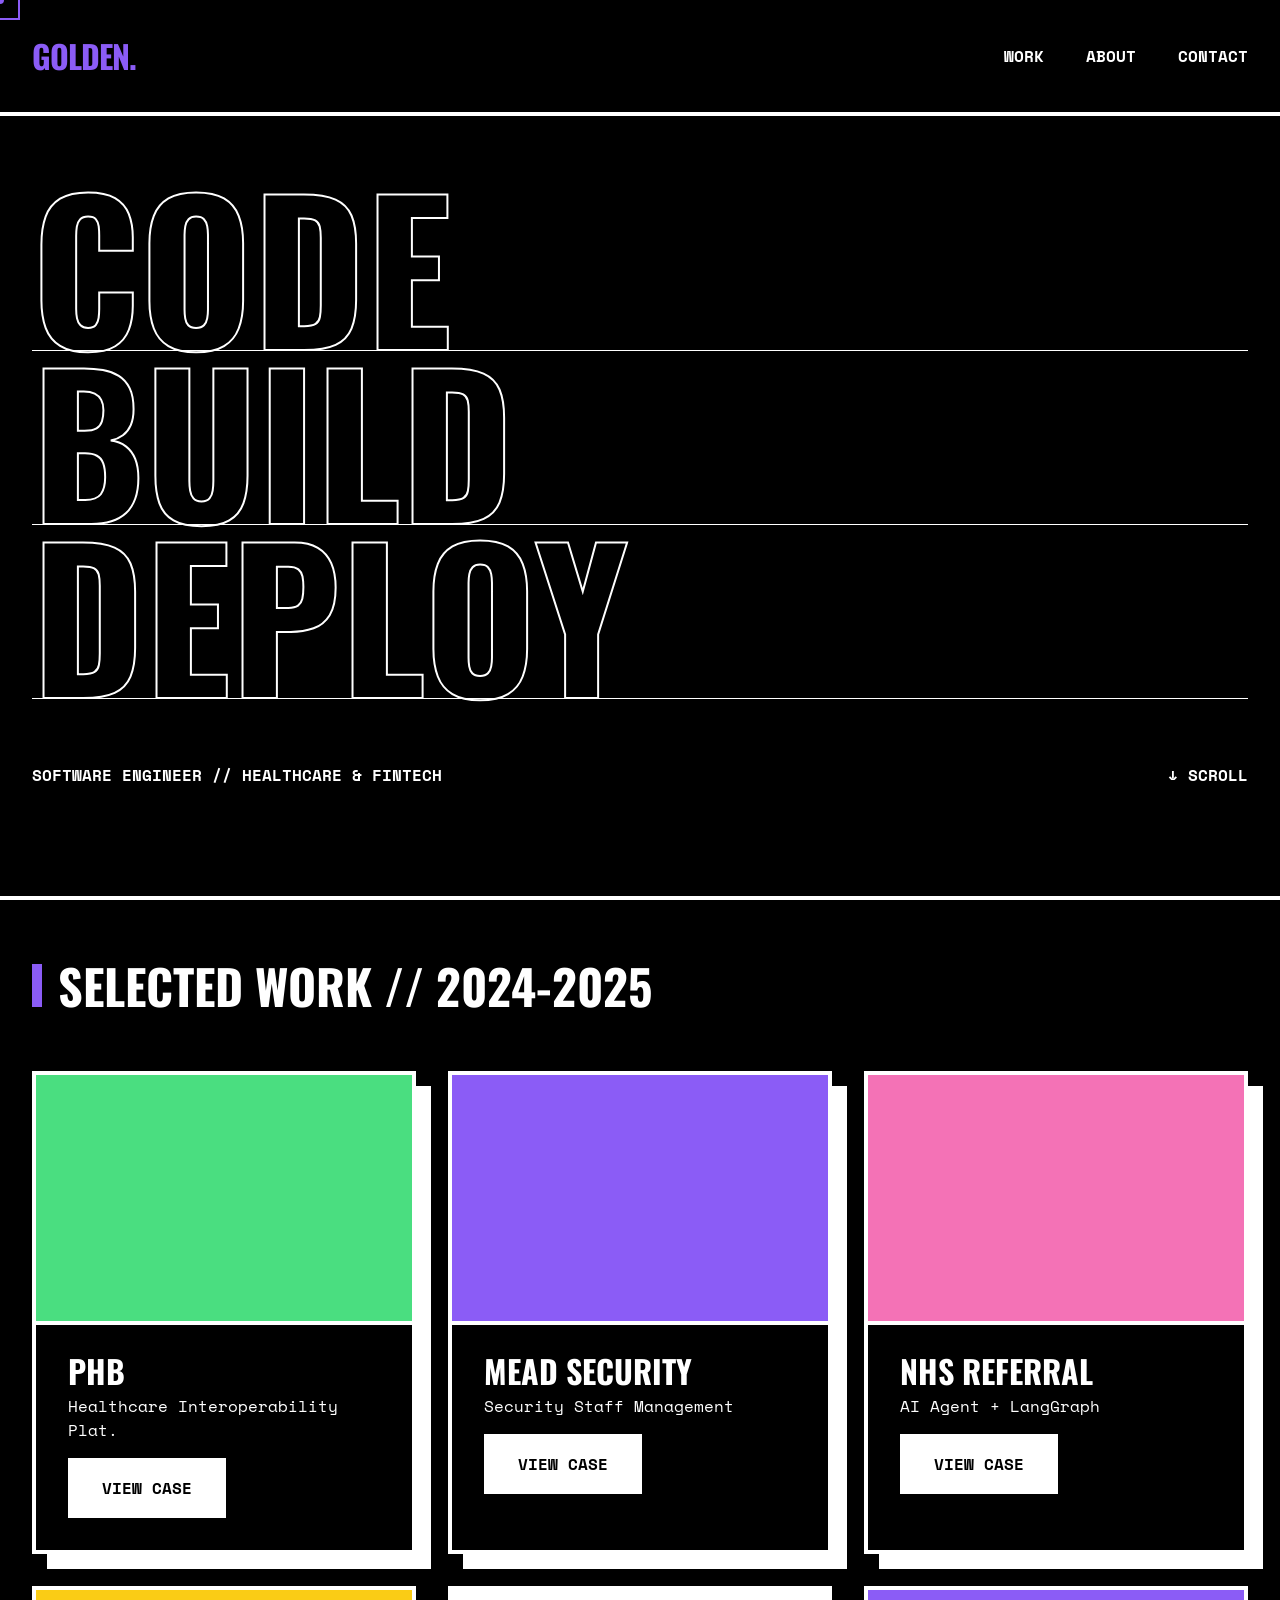
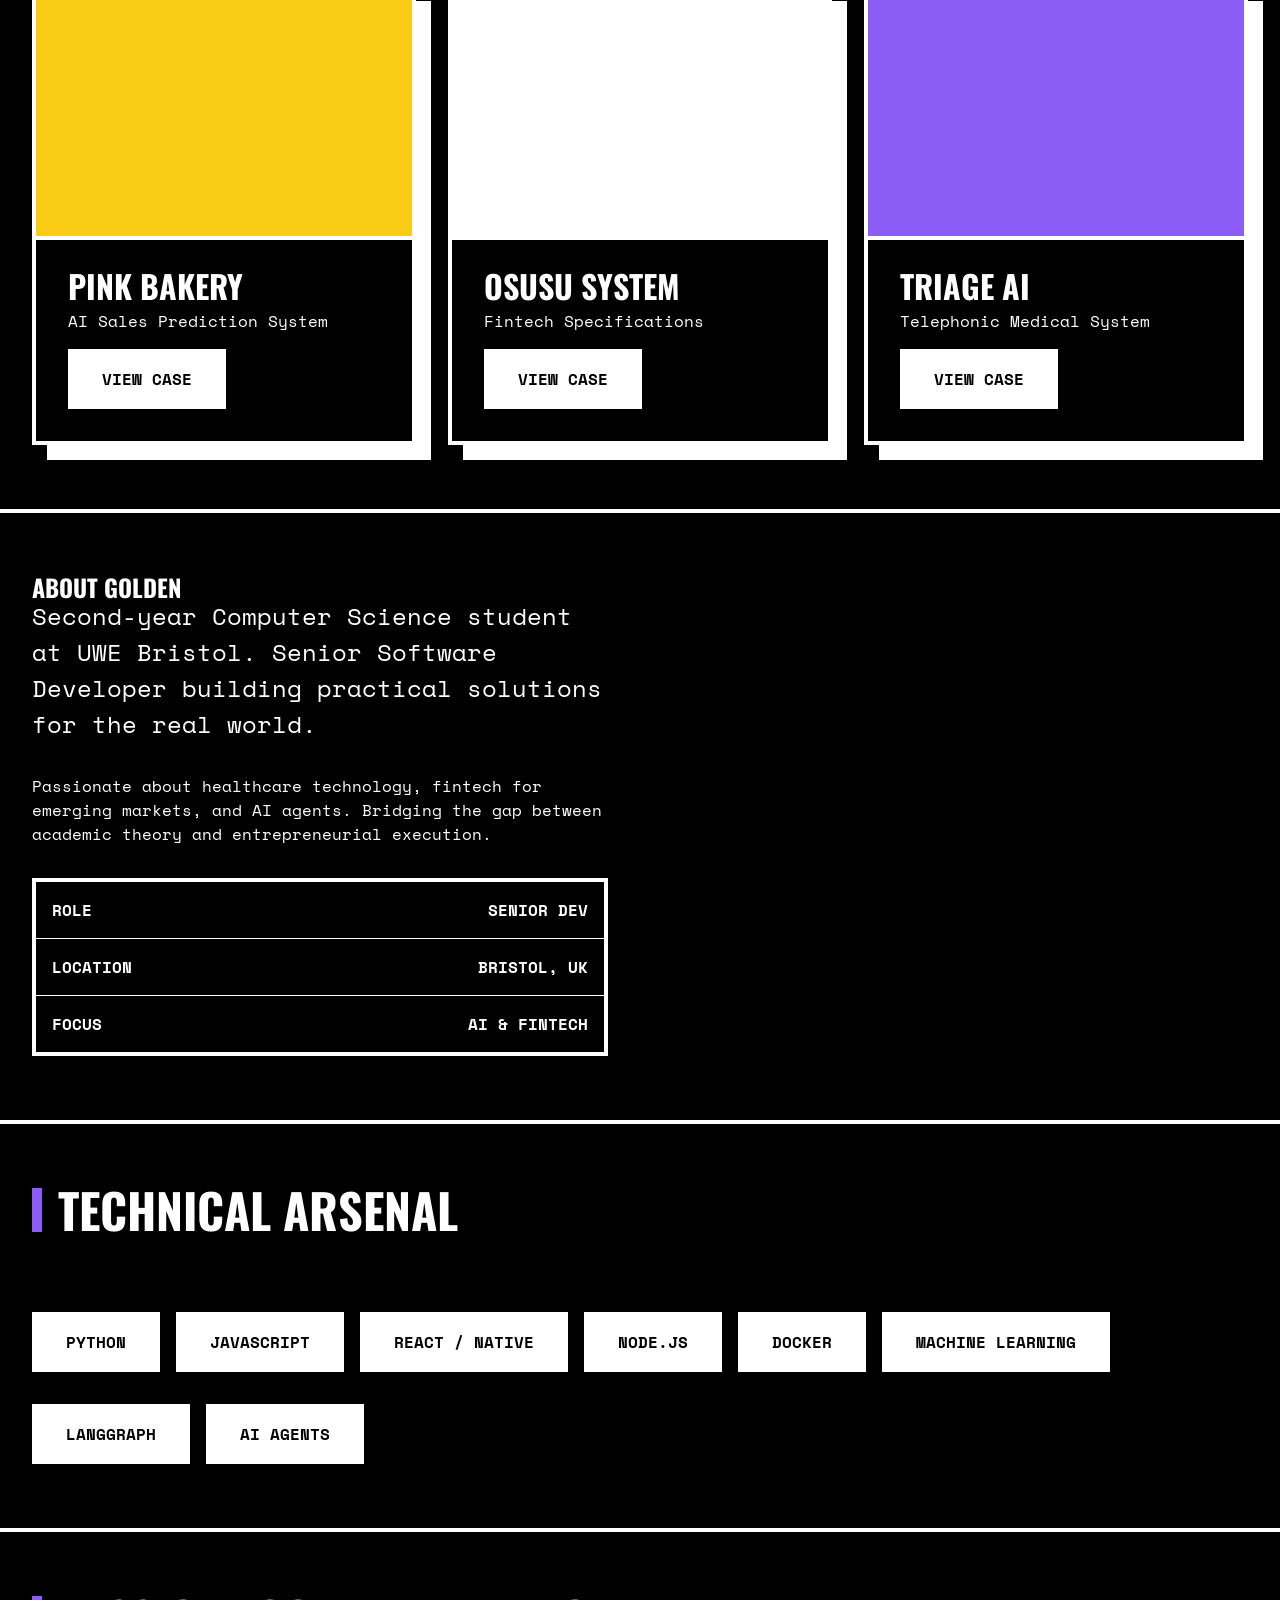
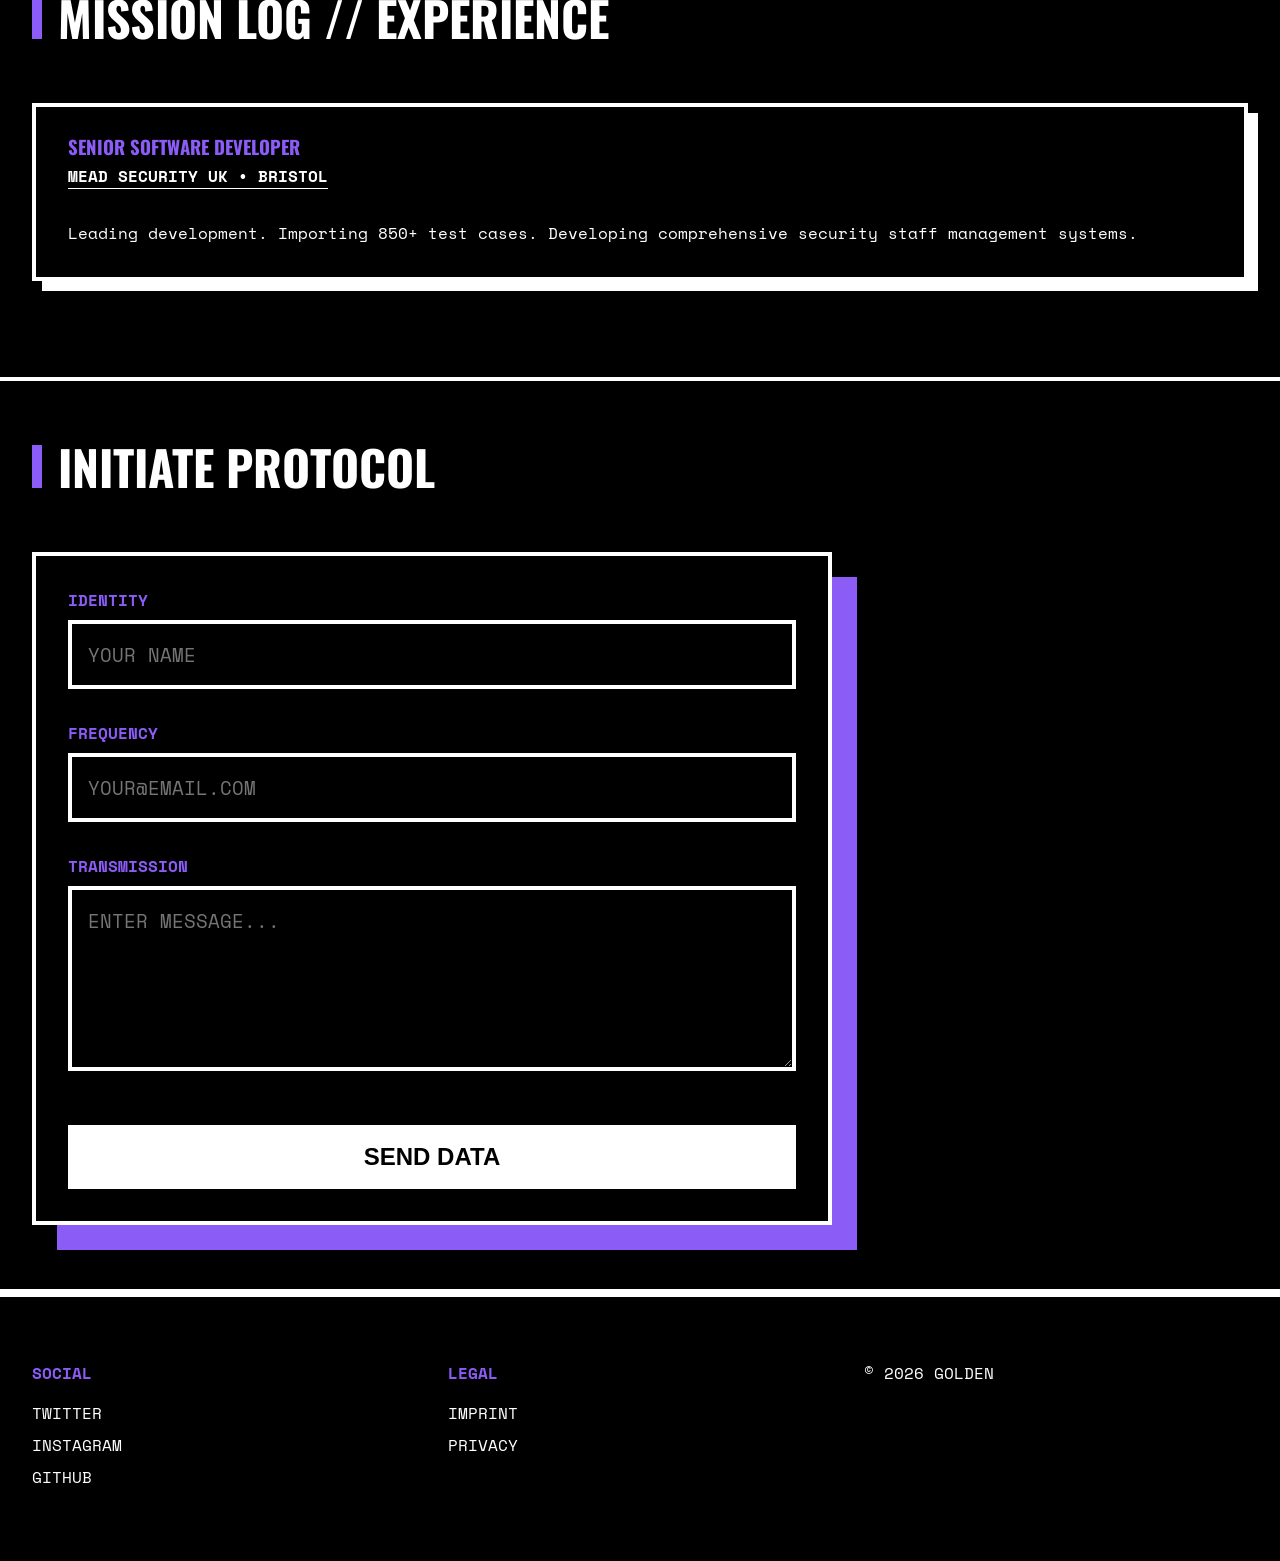
==== index.html @ b389fa99 "Initial portfolio site content" ====
<!DOCTYPE html>
<html lang="en">

<head>
    <meta charset="UTF-8">
    <meta name="viewport" content="width=device-width, initial-scale=1.0">
    <title>GOLDEN // PORTFOLIO</title>
    <meta name="description" content="A brutalist creative portfolio.">
    <link rel="preconnect" href="https://fonts.googleapis.com">
    <link rel="preconnect" href="https://fonts.gstatic.com" crossorigin>
    <link
        href="https://fonts.googleapis.com/css2?family=Oswald:wght@400;700&family=Space+Mono:ital,wght@0,400;0,700;1,400&display=swap"
        rel="stylesheet">
    <link rel="stylesheet" href="style.css">
</head>

<body>
    <div class="cursor-dot"></div>
    <div class="cursor-outline"></div>

    <header class="site-header">
        <div class="logo">GOLDEN.</div>
        <nav>
            <a href="#work" class="nav-link">WORK</a>
            <a href="#about" class="nav-link">ABOUT</a>
            <a href="#contact" class="nav-link">CONTACT</a>
        </nav>
    </header>

    <main>
        <section id="hero" class="hero-section">
            <div class="hero-content">
                <h1 class="glitch" data-text="CODE">CODE</h1>
                <h1 class="glitch" data-text="BUILD">BUILD</h1>
                <h1 class="glitch" data-text="DEPLOY">DEPLOY</h1>
            </div>
            <div class="hero-sub">
                <p>SOFTWARE ENGINEER // HEALTHCARE & FINTECH</p>
                <div class="scroll-indicator">↓ SCROLL</div>
            </div>
        </section>

        <section id="work" class="section-container">
            <div class="section-title-bar">
                <h2>SELECTED WORK // 2024-2025</h2>
            </div>
            <div class="gallery-grid">
                <article class="project-card">
                    <div class="project-image" style="background-color: var(--color-green-400)"></div>
                    <div class="project-info">
                        <h3>PHB</h3>
                        <p>Healthcare Interoperability Plat.</p>
                        <a href="project.html" class="btn-brutal">VIEW CASE</a>
                    </div>
                </article>
                <article class="project-card">
                    <div class="project-image" style="background-color: var(--color-purple-500)"></div>
                    <div class="project-info">
                        <h3>MEAD SECURITY</h3>
                        <p>Security Staff Management</p>
                        <a href="project.html" class="btn-brutal">VIEW CASE</a>
                    </div>
                </article>
                <article class="project-card">
                    <div class="project-image" style="background-color: var(--color-pink-400)"></div>
                    <div class="project-info">
                        <h3>NHS REFERRAL</h3>
                        <p>AI Agent + LangGraph</p>
                        <a href="project.html" class="btn-brutal">VIEW CASE</a>
                    </div>
                </article>
                <article class="project-card">
                    <div class="project-image" style="background-color: var(--color-yellow-400)"></div>
                    <div class="project-info">
                        <h3>PINK BAKERY</h3>
                        <p>AI Sales Prediction System</p>
                        <a href="project.html" class="btn-brutal">VIEW CASE</a>
                    </div>
                </article>
                <article class="project-card">
                    <div class="project-image" style="background-color: #fff; border-bottom: var(--border-thick);">
                    </div>
                    <div class="project-info">
                        <h3>OSUSU SYSTEM</h3>
                        <p>Fintech Specifications</p>
                        <a href="project.html" class="btn-brutal">VIEW CASE</a>
                    </div>
                </article>
                <article class="project-card">
                    <div class="project-image" style="background-color: var(--color-purple-500)"></div>
                    <div class="project-info">
                        <h3>TRIAGE AI</h3>
                        <p>Telephonic Medical System</p>
                        <a href="project.html" class="btn-brutal">VIEW CASE</a>
                    </div>
                </article>
            </div>
        </section>

        <section id="about" class="section-container split-layout">
            <div class="about-text">
                <h2>ABOUT GOLDEN</h2>
                <p class="large-text">Second-year Computer Science student at UWE Bristol. Senior Software Developer
                    building practical solutions for the real world.</p>
                <p>Passionate about healthcare technology, fintech for emerging markets, and AI agents. Bridging the gap
                    between academic theory and entrepreneurial execution.</p>
                <ul class="stats-list">
                    <li><span>ROLE</span> <span>SENIOR DEV</span></li>
                    <li><span>LOCATION</span> <span>BRISTOL, UK</span></li>
                    <li><span>FOCUS</span> <span>AI & FINTECH</span></li>
                </ul>
            </div>
            <div class="about-visual">
                <div class="shape-stack">
                    <div class="shape shape-1"></div>
                    <div class="shape shape-2"></div>
                    <div class="shape shape-3"></div>
                </div>
            </div>
        </section>

        <section id="skills" class="section-container">
            <div class="section-title-bar">
                <h2>TECHNICAL ARSENAL</h2>
            </div>
            <div class="skills-grid" style="display: flex; flex-wrap: wrap; gap: var(--spacing-sm);">
                <span class="btn-brutal">PYTHON</span>
                <span class="btn-brutal">JAVASCRIPT</span>
                <span class="btn-brutal">REACT / NATIVE</span>
                <span class="btn-brutal">NODE.JS</span>
                <span class="btn-brutal">DOCKER</span>
                <span class="btn-brutal">MACHINE LEARNING</span>
                <span class="btn-brutal">LANGGRAPH</span>
                <span class="btn-brutal">AI AGENTS</span>
            </div>
        </section>

        <section id="experience" class="section-container">
            <div class="section-title-bar">
                <h2>MISSION LOG // EXPERIENCE</h2>
            </div>
            <div class="experience-card"
                style="border: var(--border-thick); padding: var(--spacing-md); background: var(--color-bg); margin-bottom: var(--spacing-md); position: relative; box-shadow: 10px 10px 0px 0px var(--color-text);">
                <h3 style="color: var(--color-purple-500); margin-bottom: var(--spacing-xs);">SENIOR SOFTWARE DEVELOPER
                </h3>
                <h4 style="margin-bottom: var(--spacing-sm); border-bottom: var(--border-thin); display: inline-block;">
                    MEAD SECURITY UK • BRISTOL</h4>
                <p style="margin-top: var(--spacing-sm);">Leading development. Importing 850+ test cases. Developing
                    comprehensive security staff management systems.</p>
            </div>
        </section>

        <section id="contact" class="section-container">
            <div class="section-title-bar">
                <h2>INITIATE PROTOCOL</h2>
            </div>
            <form class="contact-form">
                <div class="form-group">
                    <label for="name">IDENTITY</label>
                    <input type="text" id="name" placeholder="YOUR NAME">
                </div>
                <div class="form-group">
                    <label for="email">FREQUENCY</label>
                    <input type="email" id="email" placeholder="YOUR@EMAIL.COM">
                </div>
                <div class="form-group">
                    <label for="message">TRANSMISSION</label>
                    <textarea id="message" rows="5" placeholder="ENTER MESSAGE..."></textarea>
                </div>
                <button type="submit" class="btn-brutal btn-large">SEND DATA</button>
            </form>
        </section>
    </main>

    <footer class="site-footer">
        <div class="footer-grid">
            <div class="footer-col">
                <h4>SOCIAL</h4>
                <a href="https://x.com/EruwaGreat">TWITTER</a>
                <a href="https://www.instagram.com/iamgolden55/">INSTAGRAM</a>
                <a href="https://github.com/iamgolden55">GITHUB</a>
            </div>
            <div class="footer-col">
                <h4>LEGAL</h4>
                <a href="#">IMPRINT</a>
                <a href="#">PRIVACY</a>
            </div>
            <div class="footer-col copyright">
                <p>&copy; 2026 GOLDEN</p>
            </div>
        </div>
    </footer>

    <script src="script.js"></script>
</body>

</html>
---- style.css ----
:root {
    /* Colors */
    --color-bg: #000000;
    --color-text: #ffffff;
    --color-border: #ffffff;

    --color-purple-500: #8B5CF6;
    --color-pink-400: #f472b6;
    --color-yellow-400: #facc15;
    --color-green-400: #4ade80;

    /* Spacing & Layout */
    --spacing-xs: 0.5rem;
    --spacing-sm: 1rem;
    --spacing-md: 2rem;
    --spacing-lg: 4rem;
    --spacing-xl: 8rem;

    /* Borders */
    --border-thick: 4px solid var(--color-border);
    --border-thin: 1px solid var(--color-border);

    /* Typography */
    --font-heading: 'Oswald', sans-serif;
    --font-body: 'Space Mono', monospace;
}

* {
    box-sizing: border-box;
    margin: 0;
    padding: 0;
    cursor: none;
    /* Custom cursor handling */
}

body {
    background-color: var(--color-bg);
    color: var(--color-text);
    font-family: var(--font-body);
    overflow-x: hidden;
    line-height: 1.5;
}

/* Custom Cursor */
.cursor-dot {
    width: 8px;
    height: 8px;
    background-color: var(--color-purple-500);
    position: fixed;
    top: 0;
    left: 0;
    pointer-events: none;
    z-index: 9999;
    border-radius: 50%;
    transform: translate(-50%, -50%);
}

.cursor-outline {
    width: 40px;
    height: 40px;
    border: 2px solid var(--color-purple-500);
    position: fixed;
    top: 0;
    left: 0;
    pointer-events: none;
    z-index: 9998;
    transform: translate(-50%, -50%);
    transition: width 0.2s, height 0.2s;
}

/* Header */
.site-header {
    display: flex;
    justify-content: space-between;
    align-items: center;
    padding: var(--spacing-md);
    border-bottom: var(--border-thick);
    position: fixed;
    top: 0;
    width: 100%;
    background: var(--color-bg);
    z-index: 100;
}

.logo {
    font-family: var(--font-heading);
    font-size: 2rem;
    font-weight: 700;
    letter-spacing: -1px;
    color: var(--color-purple-500);
}

.nav-link {
    color: var(--color-text);
    text-decoration: none;
    margin-left: var(--spacing-md);
    font-weight: 700;
    text-transform: uppercase;
    position: relative;
}

.nav-link:hover {
    color: var(--color-purple-500);
    background: var(--color-text);
    padding: 2px 5px;
}

/* Typography Utilities */
h1,
h2,
h3 {
    font-family: var(--font-heading);
    text-transform: uppercase;
    line-height: 0.9;
}

/* Hero Section */
.hero-section {
    min-height: 100vh;
    display: flex;
    flex-direction: column;
    justify-content: center;
    padding: var(--spacing-md);
    border-bottom: var(--border-thick);
    position: relative;
    padding-top: 100px;
    /* Offset for fixed header */
}

.hero-content h1 {
    font-size: clamp(4rem, 15vw, 12rem);
    border-bottom: var(--border-thin);
    color: transparent;
    -webkit-text-stroke: 2px var(--color-text);
    transition: all 0.3s ease;
}

.hero-content h1:hover {
    color: var(--color-purple-500);
    -webkit-text-stroke: 2px var(--color-purple-500);
    transform: skewX(-10deg);
}

.hero-sub {
    margin-top: var(--spacing-lg);
    display: flex;
    justify-content: space-between;
    align-items: flex-end;
    font-weight: bold;
}

/* Common Section Styles */
.section-container {
    padding: var(--spacing-lg) var(--spacing-md);
    border-bottom: var(--border-thick);
}

.section-title-bar {
    margin-bottom: var(--spacing-lg);
    border-left: 10px solid var(--color-purple-500);
    padding-left: var(--spacing-sm);
}

.section-title-bar h2 {
    font-size: 3rem;
}

/* Gallery Grid */
.gallery-grid {
    display: grid;
    grid-template-columns: repeat(auto-fit, minmax(300px, 1fr));
    gap: var(--spacing-md);
}

.project-card {
    border: var(--border-thick);
    background: var(--color-bg);
    position: relative;
    transition: transform 0.2s;
    box-shadow: 15px 15px 0px 0px var(--color-text);
}

.project-card:hover {
    transform: translate(-5px, -5px);
    box-shadow: 25px 25px 0px 0px var(--color-purple-500);
}

.project-image {
    height: 250px;
    border-bottom: var(--border-thick);
}

.project-info {
    padding: var(--spacing-md);
}

.project-info h3 {
    font-size: 2rem;
    margin-bottom: var(--spacing-xs);
}

/* Buttons */
.btn-brutal {
    display: inline-block;
    margin-top: var(--spacing-sm);
    padding: var(--spacing-sm) var(--spacing-md);
    background: var(--color-text);
    color: var(--color-bg);
    text-decoration: none;
    font-weight: bold;
    text-transform: uppercase;
    border: 2px solid var(--color-text);
    transition: all 0.2s;
}

.btn-brutal:hover {
    background: var(--color-purple-500);
    color: var(--color-text);
    box-shadow: 5px 5px 0px 0px var(--color-text);
}

/* About Section */
.split-layout {
    display: grid;
    grid-template-columns: 1fr 1fr;
    gap: var(--spacing-lg);
}

@media (max-width: 768px) {
    .split-layout {
        grid-template-columns: 1fr;
    }
}

.large-text {
    font-size: 1.5rem;
    margin-bottom: var(--spacing-md);
}

.stats-list {
    list-style: none;
    border: var(--border-thick);
    margin-top: var(--spacing-md);
}

.stats-list li {
    display: flex;
    justify-content: space-between;
    padding: var(--spacing-sm);
    border-bottom: var(--border-thin);
    font-weight: bold;
}

.stats-list li:last-child {
    border-bottom: none;
}

/* Forms */
.contact-form {
    max-width: 800px;
    border: var(--border-thick);
    padding: var(--spacing-md);
    box-shadow: 25px 25px 0px 0px var(--color-purple-500);
}

.form-group {
    margin-bottom: var(--spacing-md);
}

.form-group label {
    display: block;
    margin-bottom: var(--spacing-xs);
    font-weight: bold;
    color: var(--color-purple-500);
}

.form-group input,
.form-group textarea {
    width: 100%;
    padding: var(--spacing-sm);
    background: transparent;
    border: var(--border-thick);
    color: var(--color-text);
    font-family: var(--font-body);
    font-size: 1.2rem;
}

.form-group input:focus,
.form-group textarea:focus {
    outline: none;
    background: #1a1a1a;
    border-color: var(--color-purple-500);
}

.btn-large {
    width: 100%;
    text-align: center;
    font-size: 1.5rem;
}

/* Footer */
.site-footer {
    padding: var(--spacing-lg) var(--spacing-md);
    border-top: var(--border-thick);
}

.footer-grid {
    display: grid;
    grid-template-columns: repeat(3, 1fr);
    gap: var(--spacing-md);
}

.footer-col h4 {
    color: var(--color-purple-500);
    margin-bottom: var(--spacing-sm);
}

.footer-col a {
    display: block;
    color: var(--color-text);
    text-decoration: none;
    margin-bottom: var(--spacing-xs);
}

.footer-col a:hover {
    text-decoration: underline;
    color: var(--color-purple-500);
}
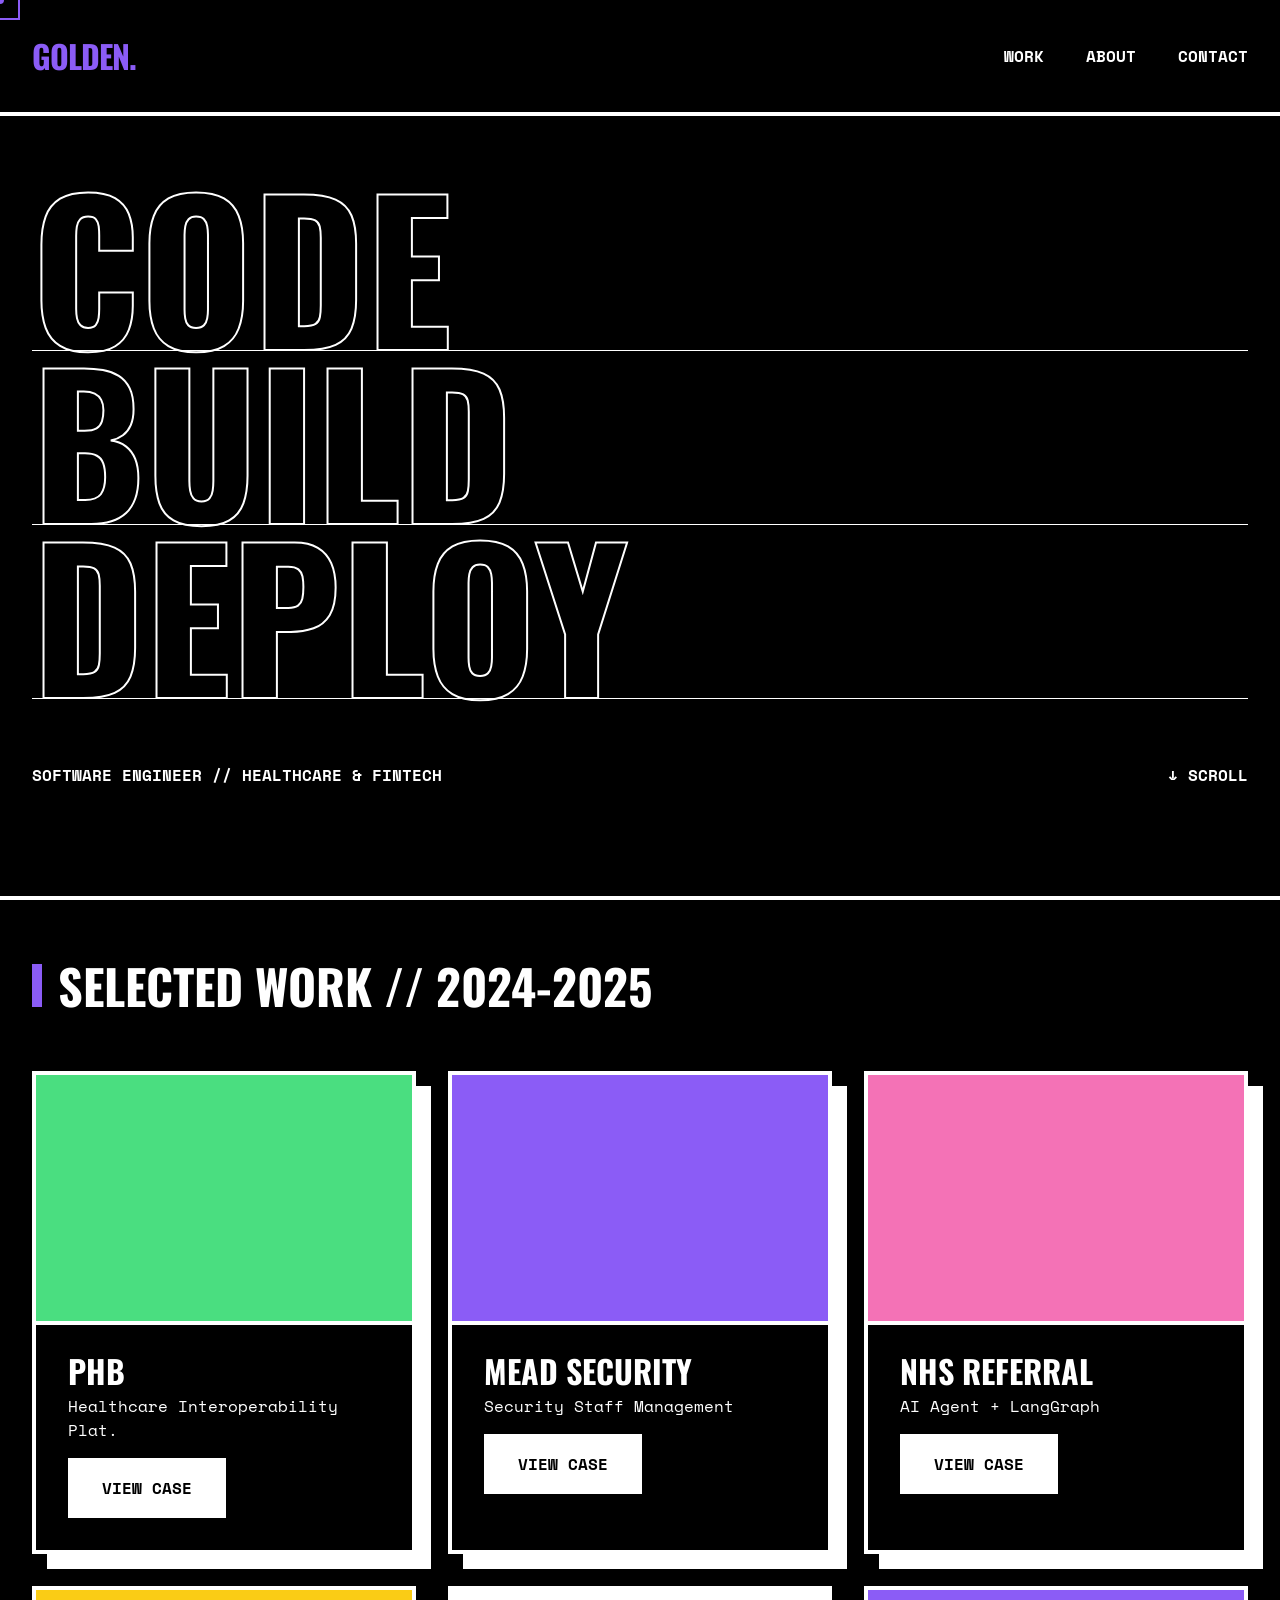
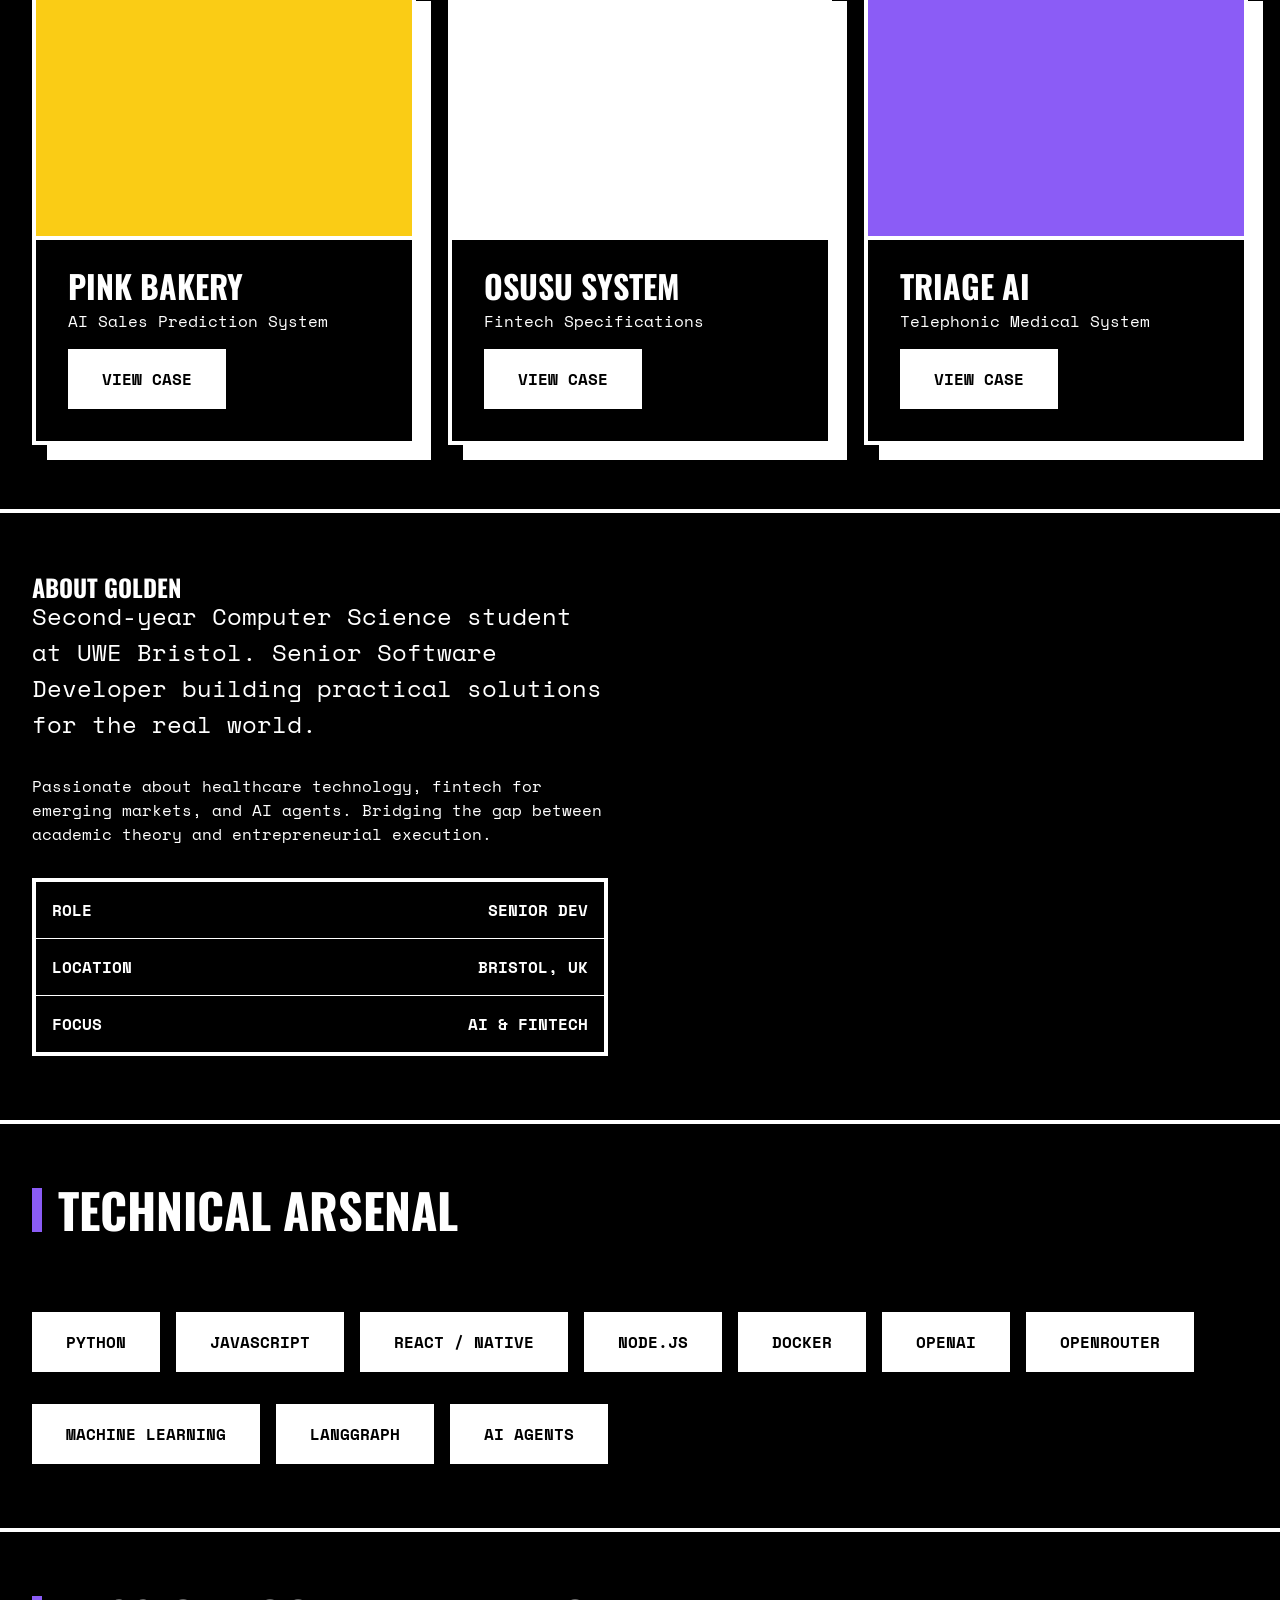
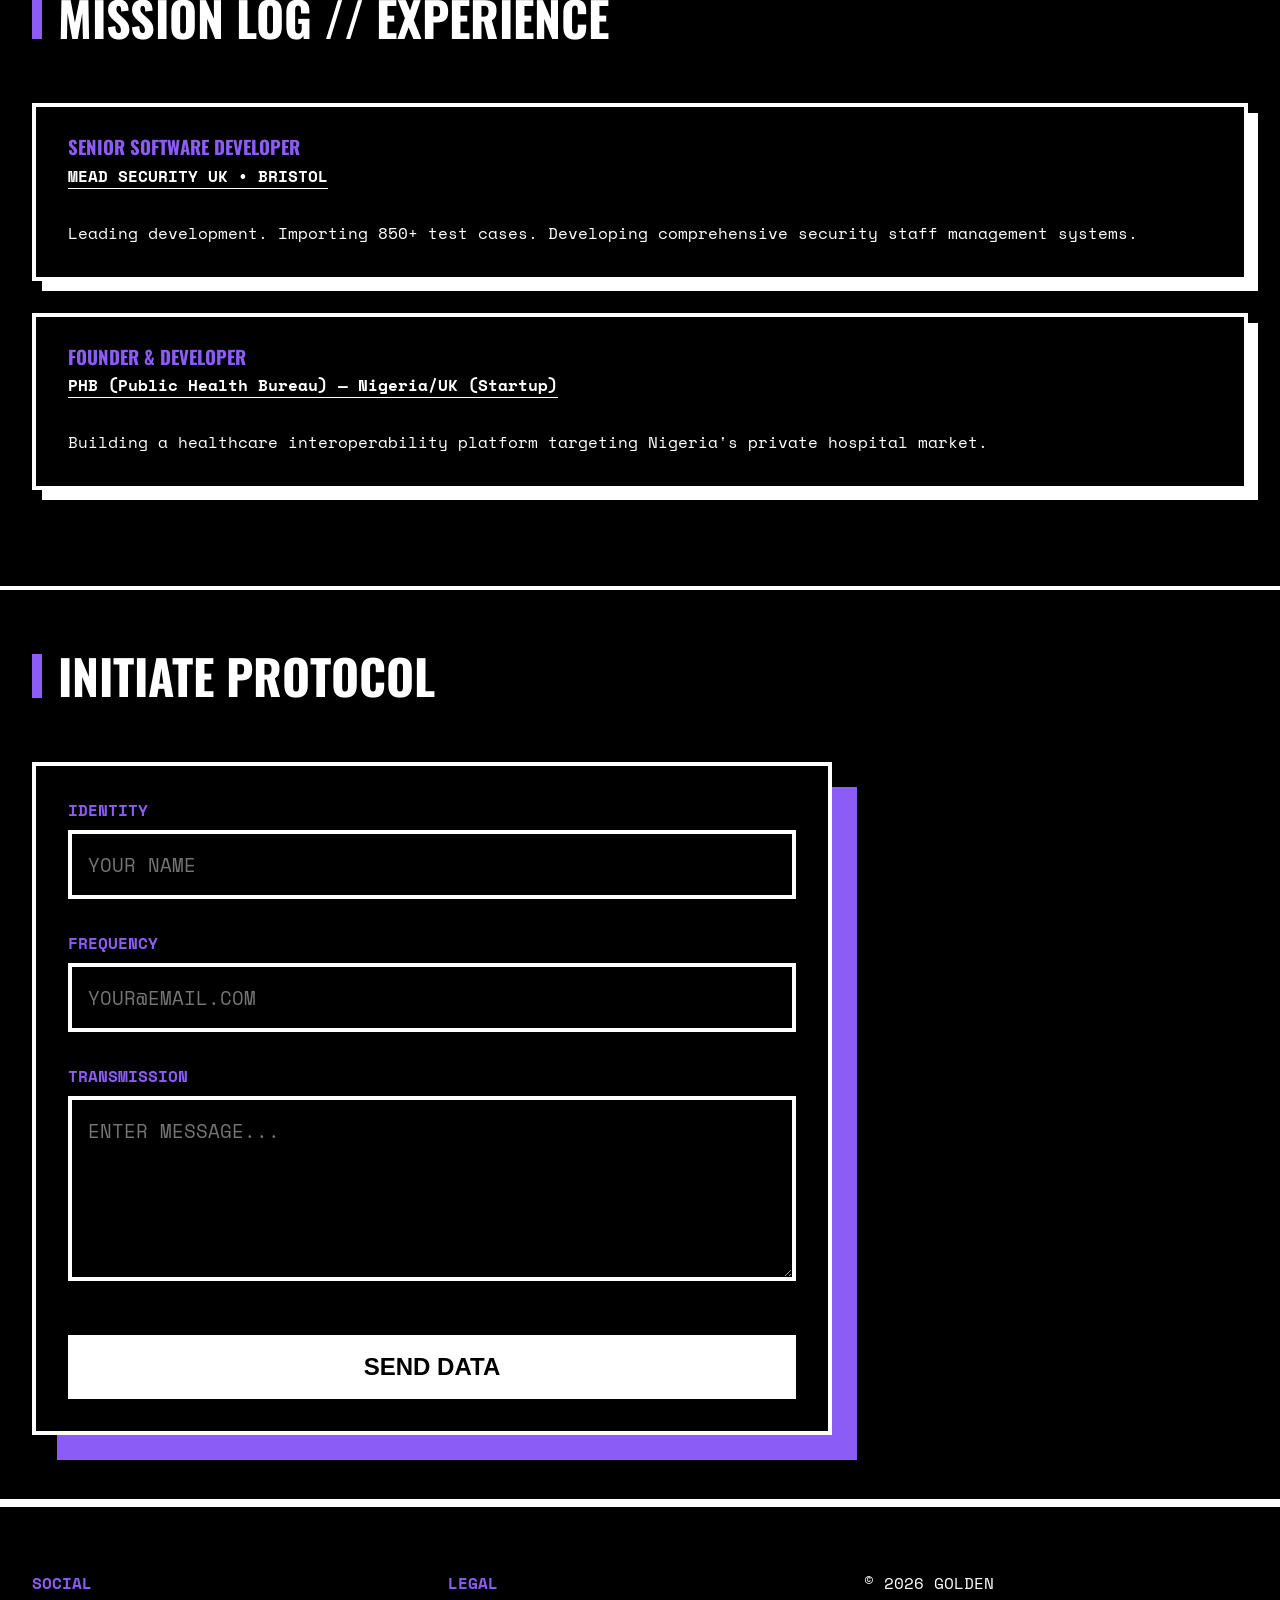
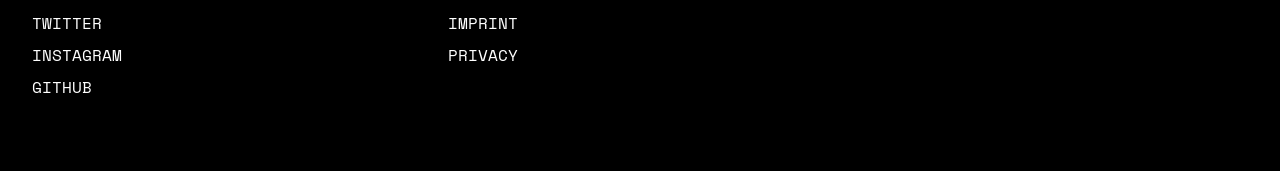
==== commit a0a07894: "Update portfolio website content" ====
--- a/index.html
+++ b/index.html
@@ -129,6 +129,8 @@
                 <span class="btn-brutal">REACT / NATIVE</span>
                 <span class="btn-brutal">NODE.JS</span>
                 <span class="btn-brutal">DOCKER</span>
+                <span class="btn-brutal">OPENAI</span>
+                <span class="btn-brutal">OPENROUTER</span>
                 <span class="btn-brutal">MACHINE LEARNING</span>
                 <span class="btn-brutal">LANGGRAPH</span>
                 <span class="btn-brutal">AI AGENTS</span>
@@ -148,6 +150,14 @@
                 <p style="margin-top: var(--spacing-sm);">Leading development. Importing 850+ test cases. Developing
                     comprehensive security staff management systems.</p>
             </div>
+            <div class="experience-card"
+                style="border: var(--border-thick); padding: var(--spacing-md); background: var(--color-bg); margin-bottom: var(--spacing-md); position: relative; box-shadow: 10px 10px 0px 0px var(--color-text);">
+                <h3 style="color: var(--color-purple-500); margin-bottom: var(--spacing-xs);">Founder & Developer
+                </h3>
+                <h4 style="margin-bottom: var(--spacing-sm); border-bottom: var(--border-thin); display: inline-block;">
+                    PHB (Public Health Bureau) — Nigeria/UK (Startup)</h4>
+                <p style="margin-top: var(--spacing-sm);">Building a healthcare interoperability platform targeting Nigeria's private hospital market.</p>
+            </div>
         </section>
 
         <section id="contact" class="section-container">
